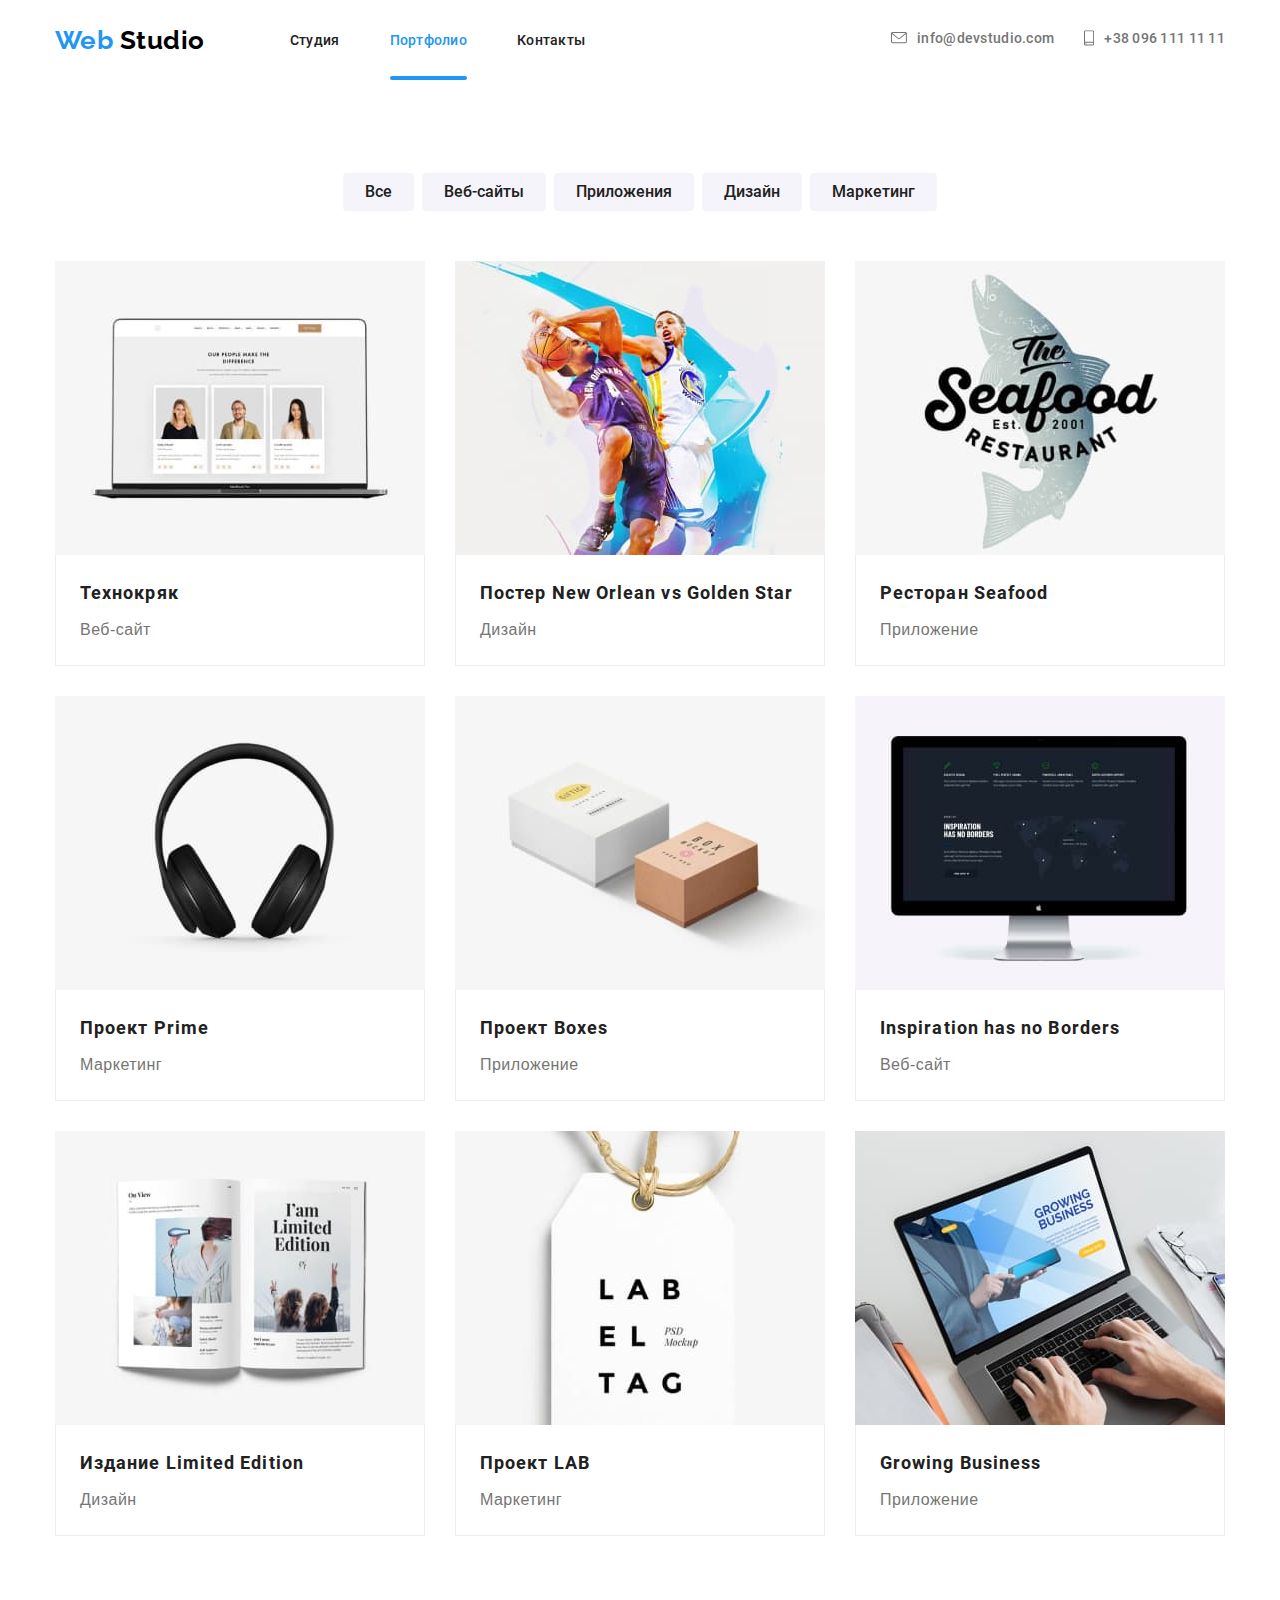
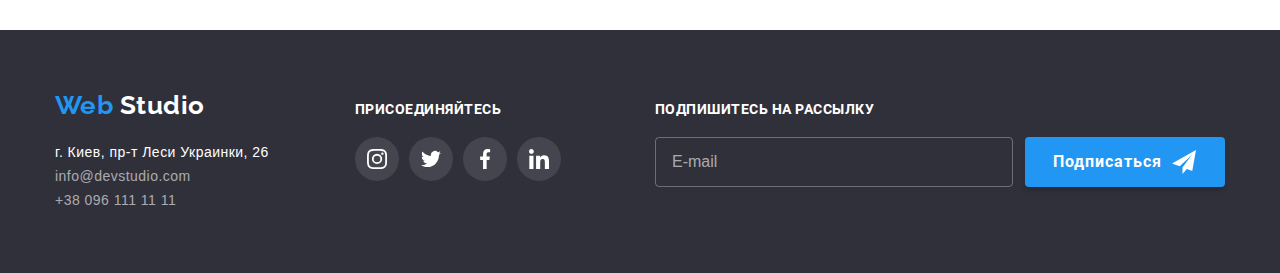
==== portfolio.html @ 1fcf9d7f "добавляет файлы" ====
<!DOCTYPE html>
<html lang="ru">
  <head>
    <meta charset="UTF-8" />
    <meta name="viewport" content="width=device-width, initial-scale=1.0" />
    <title>Portfolio</title>

    <link rel="stylesheet" href="./css/portfolio.min.css" />
  </head>
  <body>
    <!--Шапка сайта-->

    <header>
      <div class="conteiner main-nav">
        <nav class="navigate">
          <a href="./index.html" class="logo link">
            Web <span class="logo-black">Studio</span>
          </a>

          <ul class="site-nav list">
            <li class="item"><a href="./index.html" class="link">Студия</a></li>
            <li class="item">
              <a href="./portfolio.html" class="link current">Портфолио</a>
            </li>
            <li class="item"><a href="" class="link">Контакты</a></li>
          </ul>
        </nav>

        <ul class="contacts list">
          <li class="item mail">
            <a href="mailto:info@devstudio.com" class="link">
              <svg class="icon-mail">
                <use href="./images/icons/sprite.svg#icon-mail"></use>
              </svg>
              info@devstudio.com
            </a>
          </li>
          <li class="item pfone">
            <a href="tel:+380961111111" class="link">
              <svg class="icon-phone">
                <use href="./images/icons/sprite.svg#icon-smartphone"></use>
              </svg>
              +38 096 111 11 11
            </a>
          </li>
        </ul>
      </div>
    </header>

    <main>
      <!-- Порфолио -->
      <section class="portfolio">
        <div class="conteiner">
          <h1 class="section-title visually-hidden">Портфолио</h1>

          <!-- фильтр -->

          <ul class="filter-list list">
            <li class="btn"><button class="btn-portfolio">Все</button></li>
            <li class="btn">
              <button class="btn-portfolio">Веб-сайты</button>
            </li>
            <li class="btn">
              <button class="btn-portfolio">Приложения</button>
            </li>
            <li class="btn"><button class="btn-portfolio">Дизайн</button></li>
            <li class="btn">
              <button class="btn-portfolio">Маркетинг</button>
            </li>
          </ul>

          <!-- Корточки портфолио -->
          <ul class="portfolio-items list">
            <li class="portfolio-card">
              <a href="" class="portfolio-link link">
                <div class="portfolio-img">
                  <img src="./images/portfolio/img.jpg" alt="" class="img" />
                  <div class="portfolio-animation">
                    <p class="portfolio-hov">
                      Технокряк это современная площадка распространения
                      коронавируса. Компании используют эту платформу для
                      цифрового шпионажа и атак на защищённые сервера
                      конкурентовы.
                    </p>
                  </div>
                </div>
                <div class="portfolio-desc">
                  <h2 class="portfolio-title">Технокряк</h2>
                  <p class="portfolio-text">Веб-сайт</p>
                </div>
              </a>
            </li>
            <li class="portfolio-card">
              <a href="" class="portfolio-link link">
                <div class="portfolio-img">
                  <img
                    src="./images/portfolio/goldenstar.jpg"
                    alt=""
                    class="img"
                  />
                  <div class="portfolio-animation">
                    <p class="portfolio-hov">
                      Технокряк это современная площадка распространения
                      коронавируса. Компании используют эту платформу для
                      цифрового шпионажа и атак на защищённые сервера
                      конкурентовы.
                    </p>
                  </div>
                </div>
                <div class="portfolio-desc">
                  <h2 class="portfolio-title">
                    Постер New Orlean vs Golden Star
                  </h2>
                  <p class="portfolio-text">Дизайн</p>
                </div></a
              >
            </li>

            <li class="portfolio-card">
              <a href="" class="portfolio-link link">
                <div class="portfolio-img">
                  <img
                    src="./images/portfolio/seafood.jpg"
                    alt=""
                    class="img"
                  />
                  <div class="portfolio-animation">
                    <p class="portfolio-hov">
                      Технокряк это современная площадка распространения
                      коронавируса. Компании используют эту платформу для
                      цифрового шпионажа и атак на защищённые сервера
                      конкурентовы.
                    </p>
                  </div>
                </div>
                <div class="portfolio-desc">
                  <h2 class="portfolio-title">Ресторан Seafood</h2>
                  <p class="portfolio-text">Приложение</p>
                </div></a
              >
            </li>
            <li class="portfolio-card">
              <a href="" class="portfolio-link link">
                <div class="portfolio-img">
                  <img src="./images/portfolio/prime.jpg" alt="" class="img" />
                  <div class="portfolio-animation">
                    <p class="portfolio-hov">
                      Технокряк это современная площадка распространения
                      коронавируса. Компании используют эту платформу для
                      цифрового шпионажа и атак на защищённые сервера
                      конкурентовы.
                    </p>
                  </div>
                </div>
                <div class="portfolio-desc">
                  <h2 class="portfolio-title">Проект Prime</h2>
                  <p class="portfolio-text">Маркетинг</p>
                </div>
              </a>
            </li>
            <li class="portfolio-card">
              <a href="" class="portfolio-link link">
                <div class="portfolio-img">
                  <img src="./images/portfolio/boxes.jpg" alt="" class="img" />
                  <div class="portfolio-animation">
                    <p class="portfolio-hov">
                      Технокряк это современная площадка распространения
                      коронавируса. Компании используют эту платформу для
                      цифрового шпионажа и атак на защищённые сервера
                      конкурентовы.
                    </p>
                  </div>
                </div>
                <div class="portfolio-desc">
                  <h2 class="portfolio-title">Проект Boxes</h2>
                  <p class="portfolio-text">Приложение</p>
                </div></a
              >
            </li>

            <li class="portfolio-card">
              <a href="" class="portfolio-link link">
                <div class="portfolio-img">
                  <img
                    src="./images/portfolio/insriration.jpg"
                    alt=""
                    class="img"
                  />
                  <div class="portfolio-animation">
                    <p class="portfolio-hov">
                      Технокряк это современная площадка распространения
                      коронавируса. Компании используют эту платформу для
                      цифрового шпионажа и атак на защищённые сервера
                      конкурентовы.
                    </p>
                  </div>
                </div>
                <div class="portfolio-desc">
                  <h2 class="portfolio-title">Inspiration has no Borders</h2>
                  <p class="portfolio-text">Веб-сайт</p>
                </div></a
              >
            </li>
            <li class="portfolio-card">
              <a href="" class="portfolio-link link">
                <div class="portfolio-img">
                  <img
                    src="./images/portfolio/limitededition.jpg"
                    alt=""
                    class="img"
                  />
                  <div class="portfolio-animation">
                    <p class="portfolio-hov">
                      Технокряк это современная площадка распространения
                      коронавируса. Компании используют эту платформу для
                      цифрового шпионажа и атак на защищённые сервера
                      конкурентовы.
                    </p>
                  </div>
                </div>
                <div class="portfolio-desc">
                  <h2 class="portfolio-title">Издание Limited Edition</h2>
                  <p class="portfolio-text">Дизайн</p>
                </div></a
              >
            </li>
            <li class="portfolio-card">
              <a href="" class="portfolio-link link">
                <div class="portfolio-img">
                  <img src="./images/portfolio/lab.jpg" alt="" class="img" />
                  <div class="portfolio-animation">
                    <p class="portfolio-hov">
                      Технокряк это современная площадка распространения
                      коронавируса. Компании используют эту платформу для
                      цифрового шпионажа и атак на защищённые сервера
                      конкурентовы.
                    </p>
                  </div>
                </div>
                <div class="portfolio-desc">
                  <h2 class="portfolio-title">Проект LAB</h2>
                  <p class="portfolio-text">Маркетинг</p>
                </div></a
              >
            </li>
            <li class="portfolio-card">
              <a href="" class="portfolio-link link">
                <div class="portfolio-img">
                  <img
                    src="./images/portfolio/growingbusiness.jpg"
                    alt=""
                    class="img"
                  />
                  <div class="portfolio-animation">
                    <p class="portfolio-hov">
                      Технокряк это современная площадка распространения
                      коронавируса. Компании используют эту платформу для
                      цифрового шпионажа и атак на защищённые сервера
                      конкурентовы.
                    </p>
                  </div>
                </div>
                <div class="portfolio-desc">
                  <h2 class="portfolio-title">Growing Business</h2>
                  <p class="portfolio-text">Приложение</p>
                </div></a
              >
            </li>
          </ul>
        </div>
      </section>
    </main>

    <!-- Футер -->
    <footer class="footer">
      <div class="conteiner footer-content">
        <div class="footer-box">
          <a href="./index.html" class="logo link logo-footer">
            Web <span class="logo-white">Studio</span>
          </a>

          <!-- Адрес -->
          <address class="address">
            г. Киев, пр-т Леси Украинки, 26
            <ul class="list">
              <li>
                <a href="mailto:info@devstudio.com" class="link">
                  info@devstudio.com
                </a>
              </li>
              <li>
                <a href="tel:+380961111111" class="link"> +38 096 111 11 11 </a>
              </li>
            </ul>
          </address>
        </div>

        <!-- Соц сети -->

        <div class="footer-box">
          <h3 class="join">Присоединяйтесь</h3>
          <ul class="list link join-list">
            <li class="join-item">
              <a
                href="https://www.instagram.com"
                target="blank"
                rel="noopener"
                aria-label="Ссылка на Instagram"
                class="link social-links join-link"
              >
                <svg class="icon icon-instagram" width="20" height="20">
                  <use href="./images/icons/sprite.svg#icon-instagram"></use>
                </svg>
              </a>
            </li>
            <li class="join-item">
              <a
                href="https://twitter.com/explore"
                target="blank"
                rel="noopener"
                aria-label="Ссылка на Twitter"
                class="link social-links join-link"
              >
                <svg class="icon icon-twiter" width="20" height="20">
                  <use href="./images/icons/sprite.svg#icon-twitter"></use>
                </svg>
              </a>
            </li>
            <li class="join-item">
              <a
                href="https://www.facebook.com/"
                target="blank"
                rel="noopener"
                aria-label="Ссылка на Facebook"
                class="link social-links join-link"
              >
                <svg class="icon icon-facebook" width="20" height="20">
                  <use href="./images/icons/sprite.svg#icon-facebook"></use>
                </svg>
              </a>
            </li>
            <li class="join-item">
              <a
                href="https://linkedin.com/"
                target="blank"
                rel="noopener"
                aria-label="Ссылка на LinkedIn"
                class="link social-links join-link"
              >
                <svg class="icon icon-linkedin" width="20" height="20">
                  <use href="./images/icons/sprite.svg#icon-linkedin"></use>
                </svg>
              </a>
            </li>
          </ul>
        </div>

        <!-- Форма рассылки -->

        <div class="sign-up">
          <form action="" class="footer-form">
            <h3 class="join">Подпишитесь на рассылку</h3>
            <div class="form">
              <div class="email-input">
                <input
                  type="email"
                  name="mail"
                  placeholder="E-mail"
                  class="form-field"
                />
              </div>
              <button class="button button-footer">
                <span class="button-name"> Подписаться</span>
                <svg width="24" height="24" class="send-icon">
                  <use href="./images/icons/sprite.svg#icon-icon-send"></use>
                </svg>
              </button>
            </div>
          </form>
        </div>
      </div>
    </footer>
  </body>
</html>
---- css/portfolio.min.css ----
@font-face{font-family:"raleway";font-style:normal;font-weight:700;src:local(" "),url("../fonts/raleway/raleway-v17-latin_cyrillic-700.woff2") format("woff2"),url("../fonts/raleway/raleway-v17-latin_cyrillic-700.woff") format("woff")}@font-face{font-family:"roboto";font-style:normal;font-weight:400;src:local("Roboto"),local("Roboto-Regular"),url("../fonts/roboto-v20-latin_cyrillic-regular.woff2") format("woff2"),url("../fonts/roboto-v20-latin_cyrillic-regular.woff") format("woff")}@font-face{font-family:"roboto";font-style:normal;font-weight:500;src:local("Roboto Medium"),local("Roboto-Medium"),url("../fonts/roboto/roboto-v20-latin_cyrillic-500.woff2") format("woff2"),url("../fonts/roboto/roboto-v20-latin_cyrillic-500.woff") format("woff")}@font-face{font-family:"roboto";font-style:normal;font-weight:700;src:local("Roboto Bold"),local("Roboto-Bold"),url("../fonts/roboto/roboto-v20-latin_cyrillic-700.woff2") format("woff2"),url("../fonts/roboto/roboto-v20-latin_cyrillic-700.woff") format("woff")}@font-face{font-family:"roboto";font-style:normal;font-weight:900;src:local("Roboto Black"),local("Roboto-Black"),url("../fonts/roboto/roboto-v20-latin_cyrillic-900.woff2") format("woff2"),url("../fonts/roboto/roboto-v20-latin_cyrillic-900.woff") format("woff")}.visually-hidden{position:absolute;width:1px;height:1px;margin:-1px;padding:0;overflow:hidden;border:0;clip:rect(0 0 0 0)}/*! normalize.css v8.0.1 | MIT License | github.com/necolas/normalize.css */html{line-height:1.15;-webkit-text-size-adjust:100%}body{margin:0}main{display:block}h1{font-size:2em;margin:0.67em 0}hr{-webkit-box-sizing:content-box;box-sizing:content-box;height:0;overflow:visible}pre{font-family:monospace, monospace;font-size:1em}a{background-color:transparent}abbr[title]{border-bottom:none;text-decoration:underline;-webkit-text-decoration:underline dotted;text-decoration:underline dotted}b,strong{font-weight:bolder}code,kbd,samp{font-family:monospace, monospace;font-size:1em}small{font-size:80%}sub,sup{font-size:75%;line-height:0;position:relative;vertical-align:baseline}sub{bottom:-0.25em}sup{top:-0.5em}img{border-style:none}button,input,optgroup,select,textarea{font-family:inherit;font-size:100%;line-height:1.15;margin:0}button,input{overflow:visible}button,select{text-transform:none}button,[type="button"],[type="reset"],[type="submit"]{-webkit-appearance:button}button::-moz-focus-inner,[type="button"]::-moz-focus-inner,[type="reset"]::-moz-focus-inner,[type="submit"]::-moz-focus-inner{border-style:none;padding:0}button:-moz-focusring,[type="button"]:-moz-focusring,[type="reset"]:-moz-focusring,[type="submit"]:-moz-focusring{outline:1px dotted ButtonText}fieldset{padding:0.35em 0.75em 0.625em}legend{-webkit-box-sizing:border-box;box-sizing:border-box;color:inherit;display:table;max-width:100%;padding:0;white-space:normal}progress{vertical-align:baseline}textarea{overflow:auto}[type="checkbox"],[type="radio"]{-webkit-box-sizing:border-box;box-sizing:border-box;padding:0}[type="number"]::-webkit-inner-spin-button,[type="number"]::-webkit-outer-spin-button{height:auto}[type="search"]{-webkit-appearance:textfield;outline-offset:-2px}[type="search"]::-webkit-search-decoration{-webkit-appearance:none}::-webkit-file-upload-button{-webkit-appearance:button;font:inherit}details{display:block}summary{display:list-item}template{display:none}[hidden]{display:none}html{-webkit-box-sizing:border-box;box-sizing:border-box}*,*::before,*::after{-webkit-box-sizing:inherit;box-sizing:inherit}body{font-family:"roboto",sans-serif;letter-spacing:0.03em;color:#212121;background-color:#fff}.list{list-style:none;margin:0;padding:0}.link{text-decoration:none;-webkit-transition:color 250ms cubic-bezier(0.4, 0, 0.2, 1),background-color 250ms cubic-bezier(0.4, 0, 0.2, 1);transition:color 250ms cubic-bezier(0.4, 0, 0.2, 1),background-color 250ms cubic-bezier(0.4, 0, 0.2, 1)}.section{padding-top:94px;padding-bottom:94px}.section-title{margin-top:0;margin-bottom:50px;font-weight:700;font-size:36px;line-height:1.167;text-align:center;color:#212121}.img{display:block}.conteiner{width:1200px;padding-left:15px;padding-right:15px;margin:0 auto}.logo{font-family:raleway,sans-serif;font-weight:700;font-size:26px;line-height:1.192;color:#2196f3}.logo-black{color:#000000}.logo-white{color:#fff}.site-nav{display:-webkit-box;display:-ms-flexbox;display:flex;margin-left:85px;color:inherit}.site-nav .item:not(:last-child){margin-right:50px}.site-nav .link{display:block;padding-top:32px;padding-bottom:32px;font-weight:500;font-size:14px;line-height:1.142;letter-spacing:0.02em;color:#212121}.site-nav .link:hover,.site-nav .link:focus{color:#2196f3}.site-nav .link.current{position:relative;color:#2196f3}.site-nav .link.current::after{position:absolute;left:0;bottom:0;content:"";width:100%;height:4px;border-radius:2px;background-color:#2196f3}.contacts{display:-webkit-box;display:-ms-flexbox;display:flex;margin-left:auto}.contacts .item:not(:last-child){margin-right:30px}.contacts .link{display:-webkit-inline-box;display:-ms-inline-flexbox;display:inline-flex;-webkit-box-align:center;-ms-flex-align:center;align-items:center;font-weight:500;font-size:14px;line-height:1.142;letter-spacing:0.02em;color:#757575}.contacts .link:hover,.contacts .link:focus{color:#2196f3}.icon-mail{width:16px;height:12px;margin-right:10px;-webkit-box-align:baseline;-ms-flex-align:baseline;align-items:baseline;fill:currentColor}.icon-mail:hover,.icon-mail:focus{fill:currentColor}.icon-phone{width:10px;height:16px;margin-right:10px;-webkit-box-align:baseline;-ms-flex-align:baseline;align-items:baseline;fill:currentColor}.icon-phone:hover,.icon-phone:focus{fill:currentColor}.social-list{display:-webkit-inline-box;display:-ms-inline-flexbox;display:inline-flex;margin-right:32px;margin-left:32px}.social-item:not(:last-child){margin-right:10px}.social-links{display:-webkit-box;display:-ms-flexbox;display:flex;-webkit-box-pack:center;-ms-flex-pack:center;justify-content:center;-webkit-box-align:center;-ms-flex-align:center;align-items:center;width:44px;height:44px;border-radius:50%}.social-links:hover,.social-links:focus{background-color:#2196f3;border-radius:50%}.button{display:inline-block;min-width:200px;border-radius:4px;border:transparent;padding:10px 32px;margin:0;color:#fff;font-weight:700;font-size:16px;line-height:1.875;text-align:center;letter-spacing:0.06em;background-color:#2196f3;-webkit-box-shadow:0px 4px 4px rgba(0,0,0,0.15);box-shadow:0px 4px 4px rgba(0,0,0,0.15);-webkit-transition:background-color 250ms cubic-bezier(0.4, 0, 0.2, 1);transition:background-color 250ms cubic-bezier(0.4, 0, 0.2, 1)}.button:hover{background-color:#757575}.navigate{display:-webkit-box;display:-ms-flexbox;display:flex;-webkit-box-align:center;-ms-flex-align:center;align-items:center}.main-nav{display:-webkit-box;display:-ms-flexbox;display:flex;-webkit-box-align:center;-ms-flex-align:center;align-items:center}.portfolio{padding-top:93px;padding-bottom:94px}.filter-list{display:-webkit-box;display:-ms-flexbox;display:flex;-webkit-box-pack:center;-ms-flex-pack:center;justify-content:center;margin-bottom:50px}.btn:not(:last-child){margin-right:8px}.btn-portfolio{padding-top:6px;padding-bottom:6px;padding-left:22px;padding-right:22px;border-radius:4px;border:transparent;font-weight:500;font-size:16px;line-height:1.625;text-align:center;color:#212121;background:#f5f4fa;-webkit-transition:color 250ms cubic-bezier(0.4, 0, 0.2, 1),background-color 250ms cubic-bezier(0.4, 0, 0.2, 1);transition:color 250ms cubic-bezier(0.4, 0, 0.2, 1),background-color 250ms cubic-bezier(0.4, 0, 0.2, 1)}.btn-portfolio:hover,.btn-portfolio:focus{color:#fff;background-color:#2196f3}.portfolio-items{display:-webkit-box;display:-ms-flexbox;display:flex;-ms-flex-wrap:wrap;flex-wrap:wrap}.portfolio-card{width:calc((100% - 60px) / 3);margin-right:30px;margin-bottom:30px;-webkit-transition:-webkit-box-shadow 250ms cubic-bezier(0.4, 0, 0.2, 1);transition:-webkit-box-shadow 250ms cubic-bezier(0.4, 0, 0.2, 1);transition:box-shadow 250ms cubic-bezier(0.4, 0, 0.2, 1);transition:box-shadow 250ms cubic-bezier(0.4, 0, 0.2, 1), -webkit-box-shadow 250ms cubic-bezier(0.4, 0, 0.2, 1)}.portfolio-card:nth-child(3n){margin-right:0}.portfolio-card:nth-last-child(-n+3){margin-bottom:0}.portfolio-card:hover,.portfolio-card:focus{-webkit-box-shadow:0px 1px 1px rgba(0,0,0,0.12),0px 4px 4px rgba(0,0,0,0.06),1px 4px 6px rgba(0,0,0,0.16);box-shadow:0px 1px 1px rgba(0,0,0,0.12),0px 4px 4px rgba(0,0,0,0.06),1px 4px 6px rgba(0,0,0,0.16)}.portfolio-img{position:relative;overflow:hidden}.portfolio-img>.img{display:block;max-width:100%;height:auto;-o-object-fit:fill;object-fit:fill;-o-object-position:left top;object-position:left top}.portfolio-desc{padding-top:20px;padding-bottom:20px;padding-left:24px;padding-right:24px;border:1px solid #eeeeee;border-top:transparent}.portfolio-title{margin-top:0;margin-bottom:4px;font-weight:700;font-size:18px;line-height:2;letter-spacing:0.06em;color:#212121}.portfolio-text{margin:0;font-size:16px;line-height:1.875;color:#757575}.portfolio-animation{position:absolute;top:0;left:0;-webkit-transform:translateY(101%);transform:translateY(101%);width:100%;height:100%;padding:63px 24px;background-color:#2196f3;-webkit-transition:-webkit-transform 250ms cubic-bezier(0.4, 0, 0.2, 1);transition:-webkit-transform 250ms cubic-bezier(0.4, 0, 0.2, 1);transition:transform 250ms cubic-bezier(0.4, 0, 0.2, 1);transition:transform 250ms cubic-bezier(0.4, 0, 0.2, 1), -webkit-transform 250ms cubic-bezier(0.4, 0, 0.2, 1)}.portfolio-hov{margin:0;font-size:18px;line-height:1.556;color:#fff}.portfolio-link{-webkit-transition:-webkit-box-shadow 250ms cubic-bezier(0.4, 0, 0.2, 1);transition:-webkit-box-shadow 250ms cubic-bezier(0.4, 0, 0.2, 1);transition:box-shadow 250ms cubic-bezier(0.4, 0, 0.2, 1);transition:box-shadow 250ms cubic-bezier(0.4, 0, 0.2, 1), -webkit-box-shadow 250ms cubic-bezier(0.4, 0, 0.2, 1)}.portfolio-link:hover .portfolio-animation,.portfolio-link:focus .portfolio-animation{-webkit-transform:translateY(0);transform:translateY(0)}.footer{background-color:#2f303a;padding-top:60px;padding-bottom:60px}.footer-content{display:-webkit-box;display:-ms-flexbox;display:flex;-webkit-box-align:baseline;-ms-flex-align:baseline;align-items:baseline}.logo-footer{display:inline-block;margin-bottom:20px}.footer-box{width:270px}.footer-box:not(:last-child){margin-right:30px}.address{font-size:14px;font-style:normal;line-height:1.714;color:#fff}.address a{color:rgba(255,255,255,0.6)}.join{margin-top:0;margin-bottom:20px;font-weight:700;font-size:14px;line-height:1.143;text-transform:uppercase;color:#fff}.join-list{display:-webkit-box;display:-ms-flexbox;display:flex}.join-item:not(:last-child){margin-right:10px}.join-link{background-color:rgba(255,255,255,0.1);border-radius:50%}.join-link .icon{fill:#fff}.sign-up{width:570px}.form{display:-webkit-box;display:-ms-flexbox;display:flex}.email-input{display:block}.form-field{padding-top:15px;padding-bottom:15px;padding-left:16px;margin:0;margin-right:12px;width:358px;border:1px solid rgba(255,255,255,0.3);border-radius:4px;-webkit-box-sizing:border-box;box-sizing:border-box;background-color:transparent;color:#fff}.form-field::-webkit-input-placeholder{font-weight:400;font-size:16px;line-height:1.25;color:rgba(255,255,255,0.6)}.form-field:-ms-input-placeholder{font-weight:400;font-size:16px;line-height:1.25;color:rgba(255,255,255,0.6)}.form-field::-ms-input-placeholder{font-weight:400;font-size:16px;line-height:1.25;color:rgba(255,255,255,0.6)}.form-field::placeholder{font-weight:400;font-size:16px;line-height:1.25;color:rgba(255,255,255,0.6)}.button-footer{display:-webkit-box;display:-ms-flexbox;display:flex;-webkit-box-align:center;-ms-flex-align:center;align-items:center;margin-right:0;padding-left:28px;padding-right:28px}.button-name{display:block;margin-right:10px}.send-icon{display:inline-block}
/*# sourceMappingURL=portfolio.min.css.map */
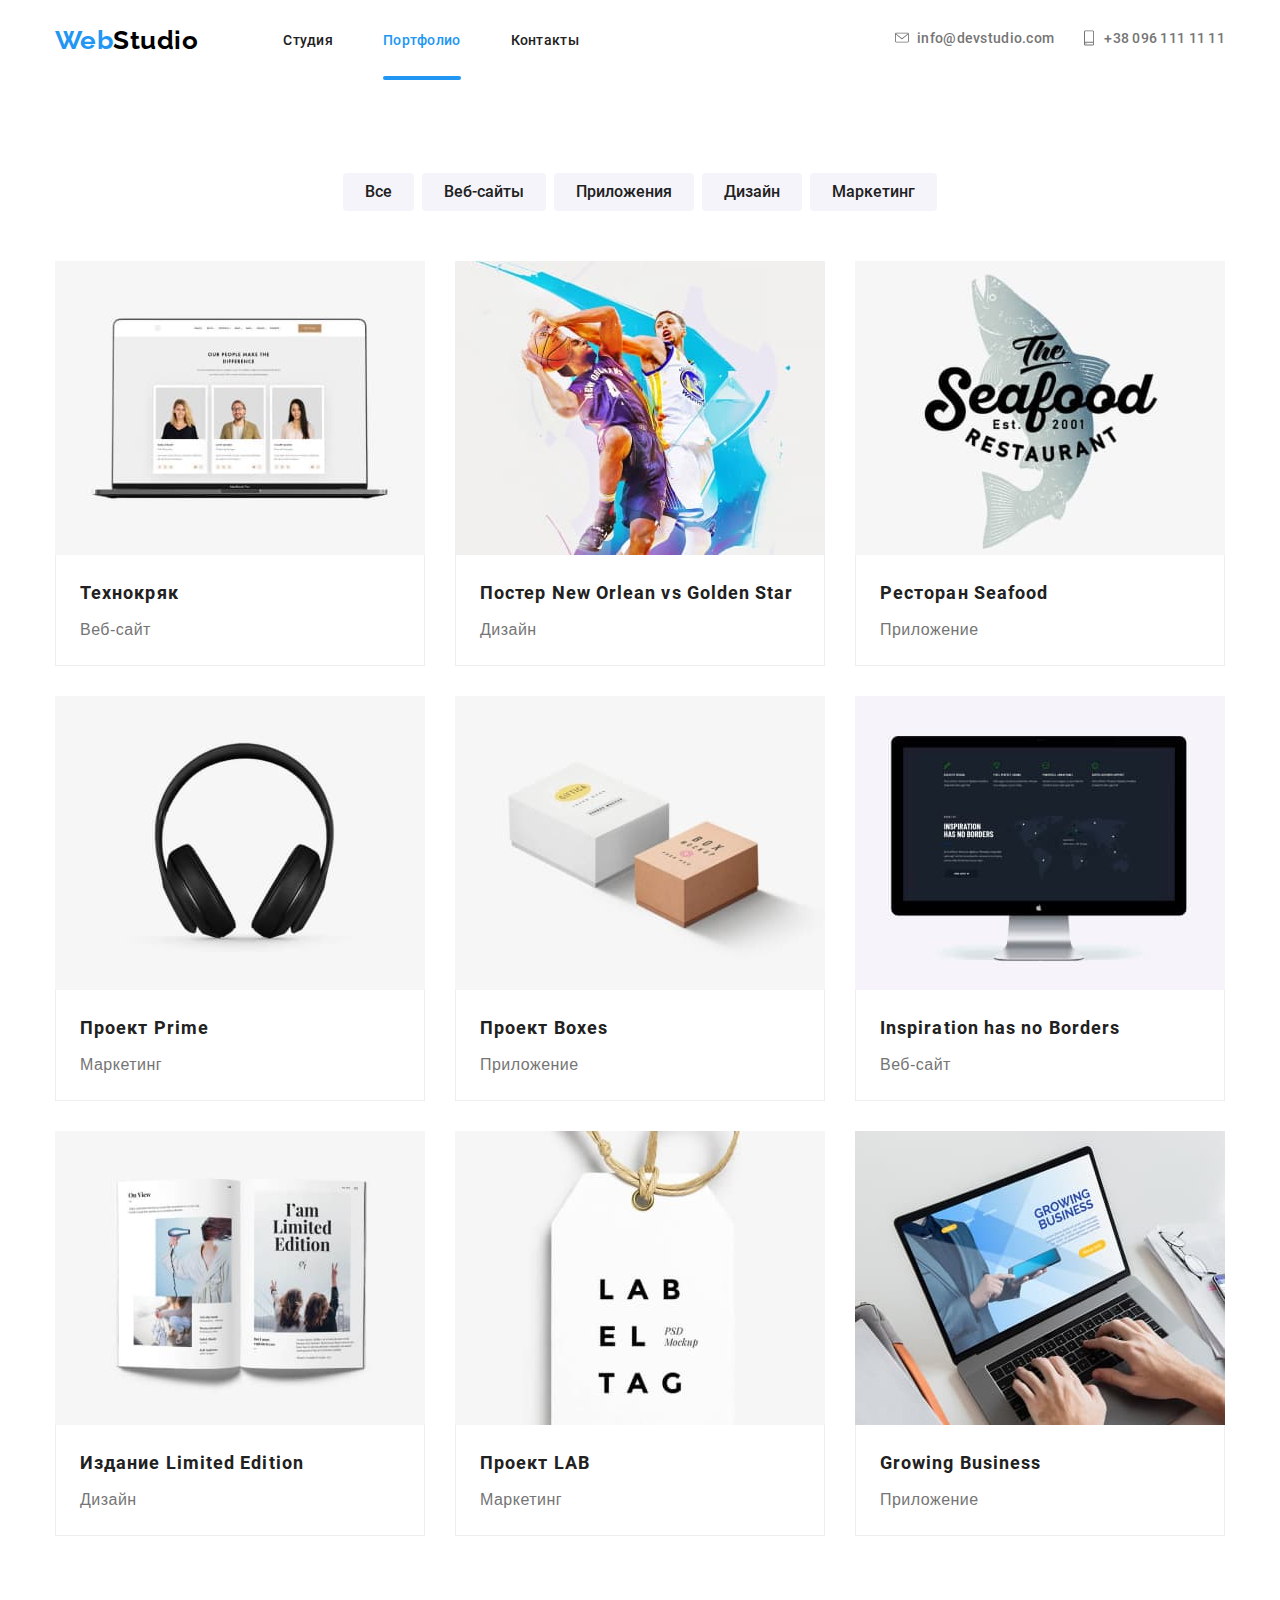
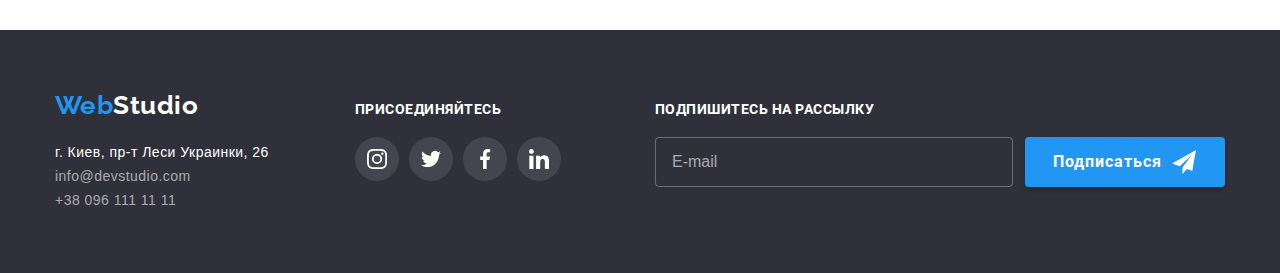
==== commit 5d7a2b61: "дз8" ====
--- a/portfolio.html
+++ b/portfolio.html
@@ -10,15 +10,38 @@
   <body>
     <!--Шапка сайта-->
 
-    <header>
-      <div class="conteiner main-nav">
-        <nav class="navigate">
+    <header class="header">
+      <div class="conteiner navigate">
+        <nav class="main-nav">
           <a href="./index.html" class="logo link">
-            Web <span class="logo-black">Studio</span>
+            Web<span class="logo-black">Studio</span>
           </a>
 
+          <button
+            type="button"
+            class="menu-button"
+            area-label="переключатель мобильного меню"
+            aria-expanded="false"
+            area-controls="menu-container"
+            data-menu-button
+          >
+            <svg width="24" height="16">
+              <use
+                class="icon-menu"
+                href="./images/icons/sprite.svg#icon-menu"
+              ></use>
+              <use
+                class="icon-cross"
+                href="./images/icons/sprite.svg#icon-cross"
+              ></use>
+            </svg>
+          </button>
+
+          <!-- Навигация -->
           <ul class="site-nav list">
-            <li class="item"><a href="./index.html" class="link">Студия</a></li>
+            <li class="item">
+              <a href="./index.html" class="link">Студия</a>
+            </li>
             <li class="item">
               <a href="./portfolio.html" class="link current">Портфолио</a>
             </li>
@@ -26,6 +49,7 @@
           </ul>
         </nav>
 
+        <!-- контакты -->
         <ul class="contacts list">
           <li class="item mail">
             <a href="mailto:info@devstudio.com" class="link">
@@ -44,9 +68,40 @@
             </a>
           </li>
         </ul>
+
+        <!-- Мобильное меню -->
+        <div class="mobile" data-menu>
+          <ul class="mobile-nav list">
+            <li class="item">
+              <a href=" ./index.html" class="link">Студия</a>
+            </li>
+            <li class="item">
+              <a href="./portfolio.html" class="link current">Портфолио</a>
+            </li>
+            <li class="item"><a href="" class="link">Контакты</a></li>
+          </ul>
+
+          <ul class="mobile-contacts list">
+            <li class="item mail">
+              <a href="mailto:info@devstudio.com" class="link">
+                <svg class="icon-mail">
+                  <use href="./images/icons/sprite.svg#icon-mail"></use>
+                </svg>
+                info@devstudio.com
+              </a>
+            </li>
+            <li class="item pfone">
+              <a href="tel:+380961111111" class="link">
+                <svg class="icon-phone">
+                  <use href="./images/icons/sprite.svg#icon-smartphone"></use>
+                </svg>
+                +38 096 111 11 11
+              </a>
+            </li>
+          </ul>
+        </div>
       </div>
     </header>
-
     <main>
       <!-- Порфолио -->
       <section class="portfolio">
@@ -74,7 +129,31 @@
             <li class="portfolio-card">
               <a href="" class="portfolio-link link">
                 <div class="portfolio-img">
-                  <img src="./images/portfolio/img.jpg" alt="" class="img" />
+                  <picture>
+                    <source
+                      srcset="
+                        ./images/portfolio/desktop/img.jpg  1x,
+                        ./images/portfolio/desktop/1@2x.jpg 2x
+                      "
+                      media="(min-width: 1200px)"
+                    />
+                    <source
+                      srcset="
+                        ./images/portfolio/tablet/1.jpg    1x,
+                        ./images/portfolio/tablet/1@2x.jpg 2x
+                      "
+                      media="(min-width: 768px)"
+                    />
+                    <source
+                      srcset="
+                        ./images/portfolio/mobile/1.jpg    1x,
+                        ./images/portfolio/mobile/1@2x.jpg 2x
+                      "
+                      media="(max-width: 767px)"
+                    />
+                    <img src="./images/portfolio/img.jpg" alt="" class="img" />
+                  </picture>
+
                   <div class="portfolio-animation">
                     <p class="portfolio-hov">
                       Технокряк это современная площадка распространения
@@ -93,11 +172,35 @@
             <li class="portfolio-card">
               <a href="" class="portfolio-link link">
                 <div class="portfolio-img">
-                  <img
-                    src="./images/portfolio/goldenstar.jpg"
-                    alt=""
-                    class="img"
-                  />
+                  <picture>
+                    <source
+                      srcset="
+                        ./images/portfolio/desktop/goldenstar.jpg 1x,
+                        ./images/portfolio/desktop/2@2x.jpg       2x
+                      "
+                      media="(min-width: 1200px)"
+                    />
+                    <source
+                      srcset="
+                        ./images/portfolio/tablet/2.jpg    1x,
+                        ./images/portfolio/tablet/2@2x.jpg 2x
+                      "
+                      media="(min-width: 768px)"
+                    />
+                    <source
+                      srcset="
+                        ./images/portfolio/mobile/2.jpg    1x,
+                        ./images/portfolio/mobile/2@2x.jpg 2x
+                      "
+                      media="(max-width: 767px)"
+                    />
+                    <img
+                      src="./images/portfolio/goldenstar.jpg"
+                      alt=""
+                      class="img"
+                    />
+                  </picture>
+
                   <div class="portfolio-animation">
                     <p class="portfolio-hov">
                       Технокряк это современная площадка распространения
@@ -119,11 +222,35 @@
             <li class="portfolio-card">
               <a href="" class="portfolio-link link">
                 <div class="portfolio-img">
-                  <img
-                    src="./images/portfolio/seafood.jpg"
-                    alt=""
-                    class="img"
-                  />
+                  <picture>
+                    <source
+                      srcset="
+                        ./images/portfolio/desktop/seafood.jpg 1x,
+                        ./images/portfolio/desktop/3@2x.jpg    2x
+                      "
+                      media="(min-width: 1200px)"
+                    />
+                    <source
+                      srcset="
+                        ./images/portfolio/tablet/3.jpg    1x,
+                        ./images/portfolio/tablet/3@2x.jpg 2x
+                      "
+                      media="(min-width: 768px)"
+                    />
+                    <source
+                      srcset="
+                        ./images/portfolio/mobile/3.jpg    1x,
+                        ./images/portfolio/mobile/3@2x.jpg 2x
+                      "
+                      media="(max-width: 767px)"
+                    />
+                    <img
+                      src="./images/portfolio/seafood.jpg"
+                      alt=""
+                      class="img"
+                    />
+                  </picture>
+
                   <div class="portfolio-animation">
                     <p class="portfolio-hov">
                       Технокряк это современная площадка распространения
@@ -142,7 +269,35 @@
             <li class="portfolio-card">
               <a href="" class="portfolio-link link">
                 <div class="portfolio-img">
-                  <img src="./images/portfolio/prime.jpg" alt="" class="img" />
+                  <picture>
+                    <source
+                      srcset="
+                        ./images/portfolio/desktop/prime.jpg 1x,
+                        ./images/portfolio/desktop/4@2x.jpg  2x
+                      "
+                      media="(min-width: 1200px)"
+                    />
+                    <source
+                      srcset="
+                        ./images/portfolio/tablet/4.jpg    1x,
+                        ./images/portfolio/tablet/4@2x.jpg 2x
+                      "
+                      media="(min-width: 768px)"
+                    />
+                    <source
+                      srcset="
+                        ./images/portfolio/mobile/4.jpg    1x,
+                        ./images/portfolio/mobile/4@2x.jpg 2x
+                      "
+                      media="(max-width: 767px)"
+                    />
+                    <img
+                      src="./images/portfolio/prime.jpg"
+                      alt=""
+                      class="img"
+                    />
+                  </picture>
+
                   <div class="portfolio-animation">
                     <p class="portfolio-hov">
                       Технокряк это современная площадка распространения
@@ -161,7 +316,35 @@
             <li class="portfolio-card">
               <a href="" class="portfolio-link link">
                 <div class="portfolio-img">
-                  <img src="./images/portfolio/boxes.jpg" alt="" class="img" />
+                  <picture>
+                    <source
+                      srcset="
+                        ./images/portfolio/desktop/boxes.jpg 1x,
+                        ./images/portfolio/desktop/5@2x.jpg  2x
+                      "
+                      media="(min-width: 1200px)"
+                    />
+                    <source
+                      srcset="
+                        ./images/portfolio/tablet/5.jpg    1x,
+                        ./images/portfolio/tablet/5@2x.jpg 2x
+                      "
+                      media="(min-width: 768px)"
+                    />
+                    <source
+                      srcset="
+                        ./images/portfolio/mobile/5.jpg    1x,
+                        ./images/portfolio/mobile/5@2x.jpg 2x
+                      "
+                      media="(max-width: 767px)"
+                    />
+                    <img
+                      src="./images/portfolio/boxes.jpg"
+                      alt=""
+                      class="img"
+                    />
+                  </picture>
+
                   <div class="portfolio-animation">
                     <p class="portfolio-hov">
                       Технокряк это современная площадка распространения
@@ -181,11 +364,35 @@
             <li class="portfolio-card">
               <a href="" class="portfolio-link link">
                 <div class="portfolio-img">
-                  <img
-                    src="./images/portfolio/insriration.jpg"
-                    alt=""
-                    class="img"
-                  />
+                  <picture>
+                    <source
+                      srcset="
+                        ./images/portfolio/desktop/insriration.jpg 1x,
+                        ./images/portfolio/desktop/6@2x.jpg        2x
+                      "
+                      media="(min-width: 1200px)"
+                    />
+                    <source
+                      srcset="
+                        ./images/portfolio/tablet/6.jpg    1x,
+                        ./images/portfolio/tablet/6@2x.jpg 2x
+                      "
+                      media="(min-width: 768px)"
+                    />
+                    <source
+                      srcset="
+                        ./images/portfolio/mobile/6.jpg    1x,
+                        ./images/portfolio/mobile/6@2x.jpg 2x
+                      "
+                      media="(max-width: 767px)"
+                    />
+                    <img
+                      src="./images/portfolio/insriration.jpg"
+                      alt=""
+                      class="img"
+                    />
+                  </picture>
+
                   <div class="portfolio-animation">
                     <p class="portfolio-hov">
                       Технокряк это современная площадка распространения
@@ -204,11 +411,35 @@
             <li class="portfolio-card">
               <a href="" class="portfolio-link link">
                 <div class="portfolio-img">
-                  <img
-                    src="./images/portfolio/limitededition.jpg"
-                    alt=""
-                    class="img"
-                  />
+                  <picture>
+                    <source
+                      srcset="
+                        ./images/portfolio/desktop/limitededition.jpg 1x,
+                        ./images/portfolio/desktop/7@2x.jpg           2x
+                      "
+                      media="(min-width: 1200px)"
+                    />
+                    <source
+                      srcset="
+                        ./images/portfolio/tablet/7.jpg    1x,
+                        ./images/portfolio/tablet/7@2x.jpg 2x
+                      "
+                      media="(min-width: 768px)"
+                    />
+                    <source
+                      srcset="
+                        ./images/portfolio/mobile/7.jpg    1x,
+                        ./images/portfolio/mobile/7@2x.jpg 2x
+                      "
+                      media="(max-width: 767px)"
+                    />
+                    <img
+                      src="./images/portfolio/limitededition.jpg"
+                      alt=""
+                      class="img"
+                    />
+                  </picture>
+
                   <div class="portfolio-animation">
                     <p class="portfolio-hov">
                       Технокряк это современная площадка распространения
@@ -227,7 +458,31 @@
             <li class="portfolio-card">
               <a href="" class="portfolio-link link">
                 <div class="portfolio-img">
-                  <img src="./images/portfolio/lab.jpg" alt="" class="img" />
+                  <picture>
+                    <source
+                      srcset="
+                        ./images/portfolio/desktop/lab.jpg  1x,
+                        ./images/portfolio/desktop/8@2x.jpg 2x
+                      "
+                      media="(min-width: 1200px)"
+                    />
+                    <source
+                      srcset="
+                        ./images/portfolio/tablet/8.jpg    1x,
+                        ./images/portfolio/tablet/8@2x.jpg 2x
+                      "
+                      media="(min-width: 768px)"
+                    />
+                    <source
+                      srcset="
+                        ./images/portfolio/mobile/8.jpg    1x,
+                        ./images/portfolio/mobile/8@2x.jpg 2x
+                      "
+                      media="(max-width: 767px)"
+                    />
+                    <img src="./images/portfolio/lab.jpg" alt="" class="img" />
+                  </picture>
+
                   <div class="portfolio-animation">
                     <p class="portfolio-hov">
                       Технокряк это современная площадка распространения
@@ -246,11 +501,35 @@
             <li class="portfolio-card">
               <a href="" class="portfolio-link link">
                 <div class="portfolio-img">
-                  <img
-                    src="./images/portfolio/growingbusiness.jpg"
-                    alt=""
-                    class="img"
-                  />
+                  <picture>
+                    <source
+                      srcset="
+                        ./images/portfolio/desktop/growingbusiness.jpg 1x,
+                        ./images/portfolio/desktop/9@2x.jpg            2x
+                      "
+                      media="(min-width: 1200px)"
+                    />
+                    <source
+                      srcset="
+                        ./images/portfolio/tablet/9.jpg    1x,
+                        ./images/portfolio/tablet/9@2x.jpg 2x
+                      "
+                      media="(min-width: 768px)"
+                    />
+                    <source
+                      srcset="
+                        ./images/portfolio/mobile/9.jpg    1x,
+                        ./images/portfolio/mobile/9@2x.jpg 2x
+                      "
+                      media="(max-width: 767px)"
+                    />
+                    <img
+                      src="./images/portfolio/growingbusiness.jpg"
+                      alt=""
+                      class="img"
+                    />
+                  </picture>
+
                   <div class="portfolio-animation">
                     <p class="portfolio-hov">
                       Технокряк это современная площадка распространения
@@ -274,89 +553,91 @@
     <!-- Футер -->
     <footer class="footer">
       <div class="conteiner footer-content">
-        <div class="footer-box">
-          <a href="./index.html" class="logo link logo-footer">
-            Web <span class="logo-white">Studio</span>
-          </a>
-
-          <!-- Адрес -->
-          <address class="address">
-            г. Киев, пр-т Леси Украинки, 26
-            <ul class="list">
-              <li>
-                <a href="mailto:info@devstudio.com" class="link">
-                  info@devstudio.com
+        <div class="footer-tablet">
+          <div class="footer-box">
+            <a href="./index.html" class="logo link logo-footer">
+              Web<span class="logo-white">Studio</span>
+            </a>
+
+            <!-- адрес -->
+            <address class="address">
+              г. Киев, пр-т Леси Украинки, 26
+              <ul class="list">
+                <li>
+                  <a href="mailto:info@devstudio.com" class="link">
+                    info@devstudio.com
+                  </a>
+                </li>
+                <li>
+                  <a href="tel:+380961111111" class="link">
+                    +38 096 111 11 11
+                  </a>
+                </li>
+              </ul>
+            </address>
+          </div>
+
+          <!-- Соц сети -->
+          <div class="footer-box">
+            <h3 class="join">Присоединяйтесь</h3>
+            <ul class="list link social-list join-list">
+              <li class="join-item">
+                <a
+                  href="https://www.instagram.com"
+                  target="blank"
+                  rel="noopener"
+                  aria-label="Ссылка на Instagram"
+                  class="link social-links join-link"
+                >
+                  <svg class="icon icon-instagram" width="20" height="20">
+                    <use href="./images/icons/sprite.svg#icon-instagram"></use>
+                  </svg>
                 </a>
               </li>
-              <li>
-                <a href="tel:+380961111111" class="link"> +38 096 111 11 11 </a>
+              <li class="join-item">
+                <a
+                  href="https://twitter.com/explore"
+                  target="blank"
+                  rel="noopener"
+                  aria-label="Ссылка на Twitter"
+                  class="link social-links join-link"
+                >
+                  <svg class="icon icon-twiter" width="20" height="20">
+                    <use href="./images/icons/sprite.svg#icon-twitter"></use>
+                  </svg>
+                </a>
+              </li>
+              <li class="join-item">
+                <a
+                  href="https://www.facebook.com/"
+                  target="blank"
+                  rel="noopener"
+                  aria-label="Ссылка на Facebook"
+                  class="link social-links join-link"
+                >
+                  <svg class="icon icon-facebook" width="20" height="20">
+                    <use href="./images/icons/sprite.svg#icon-facebook"></use>
+                  </svg>
+                </a>
+              </li>
+              <li class="join-item">
+                <a
+                  href="https://linkedin.com/"
+                  target="blank"
+                  rel="noopener"
+                  aria-label="Ссылка на LinkedIn"
+                  class="link social-links join-link"
+                >
+                  <svg class="icon icon-linkedin" width="20" height="20">
+                    <use href="./images/icons/sprite.svg#icon-linkedin"></use>
+                  </svg>
+                </a>
               </li>
             </ul>
-          </address>
+          </div>
         </div>
 
-        <!-- Соц сети -->
-
-        <div class="footer-box">
-          <h3 class="join">Присоединяйтесь</h3>
-          <ul class="list link join-list">
-            <li class="join-item">
-              <a
-                href="https://www.instagram.com"
-                target="blank"
-                rel="noopener"
-                aria-label="Ссылка на Instagram"
-                class="link social-links join-link"
-              >
-                <svg class="icon icon-instagram" width="20" height="20">
-                  <use href="./images/icons/sprite.svg#icon-instagram"></use>
-                </svg>
-              </a>
-            </li>
-            <li class="join-item">
-              <a
-                href="https://twitter.com/explore"
-                target="blank"
-                rel="noopener"
-                aria-label="Ссылка на Twitter"
-                class="link social-links join-link"
-              >
-                <svg class="icon icon-twiter" width="20" height="20">
-                  <use href="./images/icons/sprite.svg#icon-twitter"></use>
-                </svg>
-              </a>
-            </li>
-            <li class="join-item">
-              <a
-                href="https://www.facebook.com/"
-                target="blank"
-                rel="noopener"
-                aria-label="Ссылка на Facebook"
-                class="link social-links join-link"
-              >
-                <svg class="icon icon-facebook" width="20" height="20">
-                  <use href="./images/icons/sprite.svg#icon-facebook"></use>
-                </svg>
-              </a>
-            </li>
-            <li class="join-item">
-              <a
-                href="https://linkedin.com/"
-                target="blank"
-                rel="noopener"
-                aria-label="Ссылка на LinkedIn"
-                class="link social-links join-link"
-              >
-                <svg class="icon icon-linkedin" width="20" height="20">
-                  <use href="./images/icons/sprite.svg#icon-linkedin"></use>
-                </svg>
-              </a>
-            </li>
-          </ul>
-        </div>
-
         <!-- Форма рассылки -->
-
         <div class="sign-up">
           <form action="" class="footer-form">
             <h3 class="join">Подпишитесь на рассылку</h3>
@@ -380,5 +661,6 @@
         </div>
       </div>
     </footer>
+    <script src="./js/menu.js"></script>
   </body>
 </html>
--- a/css/portfolio.min.css
+++ b/css/portfolio.min.css
@@ -1,2 +1,2 @@
-@font-face{font-family:"raleway";font-style:normal;font-weight:700;src:local(" "),url("../fonts/raleway/raleway-v17-latin_cyrillic-700.woff2") format("woff2"),url("../fonts/raleway/raleway-v17-latin_cyrillic-700.woff") format("woff")}@font-face{font-family:"roboto";font-style:normal;font-weight:400;src:local("Roboto"),local("Roboto-Regular"),url("../fonts/roboto-v20-latin_cyrillic-regular.woff2") format("woff2"),url("../fonts/roboto-v20-latin_cyrillic-regular.woff") format("woff")}@font-face{font-family:"roboto";font-style:normal;font-weight:500;src:local("Roboto Medium"),local("Roboto-Medium"),url("../fonts/roboto/roboto-v20-latin_cyrillic-500.woff2") format("woff2"),url("../fonts/roboto/roboto-v20-latin_cyrillic-500.woff") format("woff")}@font-face{font-family:"roboto";font-style:normal;font-weight:700;src:local("Roboto Bold"),local("Roboto-Bold"),url("../fonts/roboto/roboto-v20-latin_cyrillic-700.woff2") format("woff2"),url("../fonts/roboto/roboto-v20-latin_cyrillic-700.woff") format("woff")}@font-face{font-family:"roboto";font-style:normal;font-weight:900;src:local("Roboto Black"),local("Roboto-Black"),url("../fonts/roboto/roboto-v20-latin_cyrillic-900.woff2") format("woff2"),url("../fonts/roboto/roboto-v20-latin_cyrillic-900.woff") format("woff")}.visually-hidden{position:absolute;width:1px;height:1px;margin:-1px;padding:0;overflow:hidden;border:0;clip:rect(0 0 0 0)}/*! normalize.css v8.0.1 | MIT License | github.com/necolas/normalize.css */html{line-height:1.15;-webkit-text-size-adjust:100%}body{margin:0}main{display:block}h1{font-size:2em;margin:0.67em 0}hr{-webkit-box-sizing:content-box;box-sizing:content-box;height:0;overflow:visible}pre{font-family:monospace, monospace;font-size:1em}a{background-color:transparent}abbr[title]{border-bottom:none;text-decoration:underline;-webkit-text-decoration:underline dotted;text-decoration:underline dotted}b,strong{font-weight:bolder}code,kbd,samp{font-family:monospace, monospace;font-size:1em}small{font-size:80%}sub,sup{font-size:75%;line-height:0;position:relative;vertical-align:baseline}sub{bottom:-0.25em}sup{top:-0.5em}img{border-style:none}button,input,optgroup,select,textarea{font-family:inherit;font-size:100%;line-height:1.15;margin:0}button,input{overflow:visible}button,select{text-transform:none}button,[type="button"],[type="reset"],[type="submit"]{-webkit-appearance:button}button::-moz-focus-inner,[type="button"]::-moz-focus-inner,[type="reset"]::-moz-focus-inner,[type="submit"]::-moz-focus-inner{border-style:none;padding:0}button:-moz-focusring,[type="button"]:-moz-focusring,[type="reset"]:-moz-focusring,[type="submit"]:-moz-focusring{outline:1px dotted ButtonText}fieldset{padding:0.35em 0.75em 0.625em}legend{-webkit-box-sizing:border-box;box-sizing:border-box;color:inherit;display:table;max-width:100%;padding:0;white-space:normal}progress{vertical-align:baseline}textarea{overflow:auto}[type="checkbox"],[type="radio"]{-webkit-box-sizing:border-box;box-sizing:border-box;padding:0}[type="number"]::-webkit-inner-spin-button,[type="number"]::-webkit-outer-spin-button{height:auto}[type="search"]{-webkit-appearance:textfield;outline-offset:-2px}[type="search"]::-webkit-search-decoration{-webkit-appearance:none}::-webkit-file-upload-button{-webkit-appearance:button;font:inherit}details{display:block}summary{display:list-item}template{display:none}[hidden]{display:none}html{-webkit-box-sizing:border-box;box-sizing:border-box}*,*::before,*::after{-webkit-box-sizing:inherit;box-sizing:inherit}body{font-family:"roboto",sans-serif;letter-spacing:0.03em;color:#212121;background-color:#fff}.list{list-style:none;margin:0;padding:0}.link{text-decoration:none;-webkit-transition:color 250ms cubic-bezier(0.4, 0, 0.2, 1),background-color 250ms cubic-bezier(0.4, 0, 0.2, 1);transition:color 250ms cubic-bezier(0.4, 0, 0.2, 1),background-color 250ms cubic-bezier(0.4, 0, 0.2, 1)}.section{padding-top:94px;padding-bottom:94px}.section-title{margin-top:0;margin-bottom:50px;font-weight:700;font-size:36px;line-height:1.167;text-align:center;color:#212121}.img{display:block}.conteiner{width:1200px;padding-left:15px;padding-right:15px;margin:0 auto}.logo{font-family:raleway,sans-serif;font-weight:700;font-size:26px;line-height:1.192;color:#2196f3}.logo-black{color:#000000}.logo-white{color:#fff}.site-nav{display:-webkit-box;display:-ms-flexbox;display:flex;margin-left:85px;color:inherit}.site-nav .item:not(:last-child){margin-right:50px}.site-nav .link{display:block;padding-top:32px;padding-bottom:32px;font-weight:500;font-size:14px;line-height:1.142;letter-spacing:0.02em;color:#212121}.site-nav .link:hover,.site-nav .link:focus{color:#2196f3}.site-nav .link.current{position:relative;color:#2196f3}.site-nav .link.current::after{position:absolute;left:0;bottom:0;content:"";width:100%;height:4px;border-radius:2px;background-color:#2196f3}.contacts{display:-webkit-box;display:-ms-flexbox;display:flex;margin-left:auto}.contacts .item:not(:last-child){margin-right:30px}.contacts .link{display:-webkit-inline-box;display:-ms-inline-flexbox;display:inline-flex;-webkit-box-align:center;-ms-flex-align:center;align-items:center;font-weight:500;font-size:14px;line-height:1.142;letter-spacing:0.02em;color:#757575}.contacts .link:hover,.contacts .link:focus{color:#2196f3}.icon-mail{width:16px;height:12px;margin-right:10px;-webkit-box-align:baseline;-ms-flex-align:baseline;align-items:baseline;fill:currentColor}.icon-mail:hover,.icon-mail:focus{fill:currentColor}.icon-phone{width:10px;height:16px;margin-right:10px;-webkit-box-align:baseline;-ms-flex-align:baseline;align-items:baseline;fill:currentColor}.icon-phone:hover,.icon-phone:focus{fill:currentColor}.social-list{display:-webkit-inline-box;display:-ms-inline-flexbox;display:inline-flex;margin-right:32px;margin-left:32px}.social-item:not(:last-child){margin-right:10px}.social-links{display:-webkit-box;display:-ms-flexbox;display:flex;-webkit-box-pack:center;-ms-flex-pack:center;justify-content:center;-webkit-box-align:center;-ms-flex-align:center;align-items:center;width:44px;height:44px;border-radius:50%}.social-links:hover,.social-links:focus{background-color:#2196f3;border-radius:50%}.button{display:inline-block;min-width:200px;border-radius:4px;border:transparent;padding:10px 32px;margin:0;color:#fff;font-weight:700;font-size:16px;line-height:1.875;text-align:center;letter-spacing:0.06em;background-color:#2196f3;-webkit-box-shadow:0px 4px 4px rgba(0,0,0,0.15);box-shadow:0px 4px 4px rgba(0,0,0,0.15);-webkit-transition:background-color 250ms cubic-bezier(0.4, 0, 0.2, 1);transition:background-color 250ms cubic-bezier(0.4, 0, 0.2, 1)}.button:hover{background-color:#757575}.navigate{display:-webkit-box;display:-ms-flexbox;display:flex;-webkit-box-align:center;-ms-flex-align:center;align-items:center}.main-nav{display:-webkit-box;display:-ms-flexbox;display:flex;-webkit-box-align:center;-ms-flex-align:center;align-items:center}.portfolio{padding-top:93px;padding-bottom:94px}.filter-list{display:-webkit-box;display:-ms-flexbox;display:flex;-webkit-box-pack:center;-ms-flex-pack:center;justify-content:center;margin-bottom:50px}.btn:not(:last-child){margin-right:8px}.btn-portfolio{padding-top:6px;padding-bottom:6px;padding-left:22px;padding-right:22px;border-radius:4px;border:transparent;font-weight:500;font-size:16px;line-height:1.625;text-align:center;color:#212121;background:#f5f4fa;-webkit-transition:color 250ms cubic-bezier(0.4, 0, 0.2, 1),background-color 250ms cubic-bezier(0.4, 0, 0.2, 1);transition:color 250ms cubic-bezier(0.4, 0, 0.2, 1),background-color 250ms cubic-bezier(0.4, 0, 0.2, 1)}.btn-portfolio:hover,.btn-portfolio:focus{color:#fff;background-color:#2196f3}.portfolio-items{display:-webkit-box;display:-ms-flexbox;display:flex;-ms-flex-wrap:wrap;flex-wrap:wrap}.portfolio-card{width:calc((100% - 60px) / 3);margin-right:30px;margin-bottom:30px;-webkit-transition:-webkit-box-shadow 250ms cubic-bezier(0.4, 0, 0.2, 1);transition:-webkit-box-shadow 250ms cubic-bezier(0.4, 0, 0.2, 1);transition:box-shadow 250ms cubic-bezier(0.4, 0, 0.2, 1);transition:box-shadow 250ms cubic-bezier(0.4, 0, 0.2, 1), -webkit-box-shadow 250ms cubic-bezier(0.4, 0, 0.2, 1)}.portfolio-card:nth-child(3n){margin-right:0}.portfolio-card:nth-last-child(-n+3){margin-bottom:0}.portfolio-card:hover,.portfolio-card:focus{-webkit-box-shadow:0px 1px 1px rgba(0,0,0,0.12),0px 4px 4px rgba(0,0,0,0.06),1px 4px 6px rgba(0,0,0,0.16);box-shadow:0px 1px 1px rgba(0,0,0,0.12),0px 4px 4px rgba(0,0,0,0.06),1px 4px 6px rgba(0,0,0,0.16)}.portfolio-img{position:relative;overflow:hidden}.portfolio-img>.img{display:block;max-width:100%;height:auto;-o-object-fit:fill;object-fit:fill;-o-object-position:left top;object-position:left top}.portfolio-desc{padding-top:20px;padding-bottom:20px;padding-left:24px;padding-right:24px;border:1px solid #eeeeee;border-top:transparent}.portfolio-title{margin-top:0;margin-bottom:4px;font-weight:700;font-size:18px;line-height:2;letter-spacing:0.06em;color:#212121}.portfolio-text{margin:0;font-size:16px;line-height:1.875;color:#757575}.portfolio-animation{position:absolute;top:0;left:0;-webkit-transform:translateY(101%);transform:translateY(101%);width:100%;height:100%;padding:63px 24px;background-color:#2196f3;-webkit-transition:-webkit-transform 250ms cubic-bezier(0.4, 0, 0.2, 1);transition:-webkit-transform 250ms cubic-bezier(0.4, 0, 0.2, 1);transition:transform 250ms cubic-bezier(0.4, 0, 0.2, 1);transition:transform 250ms cubic-bezier(0.4, 0, 0.2, 1), -webkit-transform 250ms cubic-bezier(0.4, 0, 0.2, 1)}.portfolio-hov{margin:0;font-size:18px;line-height:1.556;color:#fff}.portfolio-link{-webkit-transition:-webkit-box-shadow 250ms cubic-bezier(0.4, 0, 0.2, 1);transition:-webkit-box-shadow 250ms cubic-bezier(0.4, 0, 0.2, 1);transition:box-shadow 250ms cubic-bezier(0.4, 0, 0.2, 1);transition:box-shadow 250ms cubic-bezier(0.4, 0, 0.2, 1), -webkit-box-shadow 250ms cubic-bezier(0.4, 0, 0.2, 1)}.portfolio-link:hover .portfolio-animation,.portfolio-link:focus .portfolio-animation{-webkit-transform:translateY(0);transform:translateY(0)}.footer{background-color:#2f303a;padding-top:60px;padding-bottom:60px}.footer-content{display:-webkit-box;display:-ms-flexbox;display:flex;-webkit-box-align:baseline;-ms-flex-align:baseline;align-items:baseline}.logo-footer{display:inline-block;margin-bottom:20px}.footer-box{width:270px}.footer-box:not(:last-child){margin-right:30px}.address{font-size:14px;font-style:normal;line-height:1.714;color:#fff}.address a{color:rgba(255,255,255,0.6)}.join{margin-top:0;margin-bottom:20px;font-weight:700;font-size:14px;line-height:1.143;text-transform:uppercase;color:#fff}.join-list{display:-webkit-box;display:-ms-flexbox;display:flex}.join-item:not(:last-child){margin-right:10px}.join-link{background-color:rgba(255,255,255,0.1);border-radius:50%}.join-link .icon{fill:#fff}.sign-up{width:570px}.form{display:-webkit-box;display:-ms-flexbox;display:flex}.email-input{display:block}.form-field{padding-top:15px;padding-bottom:15px;padding-left:16px;margin:0;margin-right:12px;width:358px;border:1px solid rgba(255,255,255,0.3);border-radius:4px;-webkit-box-sizing:border-box;box-sizing:border-box;background-color:transparent;color:#fff}.form-field::-webkit-input-placeholder{font-weight:400;font-size:16px;line-height:1.25;color:rgba(255,255,255,0.6)}.form-field:-ms-input-placeholder{font-weight:400;font-size:16px;line-height:1.25;color:rgba(255,255,255,0.6)}.form-field::-ms-input-placeholder{font-weight:400;font-size:16px;line-height:1.25;color:rgba(255,255,255,0.6)}.form-field::placeholder{font-weight:400;font-size:16px;line-height:1.25;color:rgba(255,255,255,0.6)}.button-footer{display:-webkit-box;display:-ms-flexbox;display:flex;-webkit-box-align:center;-ms-flex-align:center;align-items:center;margin-right:0;padding-left:28px;padding-right:28px}.button-name{display:block;margin-right:10px}.send-icon{display:inline-block}
+@font-face{font-family:"raleway";font-style:normal;font-weight:700;src:local(" "),url("../fonts/raleway/raleway-v17-latin_cyrillic-700.woff2") format("woff2"),url("../fonts/raleway/raleway-v17-latin_cyrillic-700.woff") format("woff")}@font-face{font-family:"roboto";font-style:normal;font-weight:400;src:local("Roboto"),local("Roboto-Regular"),url("../fonts/roboto-v20-latin_cyrillic-regular.woff2") format("woff2"),url("../fonts/roboto-v20-latin_cyrillic-regular.woff") format("woff")}@font-face{font-family:"roboto";font-style:normal;font-weight:500;src:local("Roboto Medium"),local("Roboto-Medium"),url("../fonts/roboto/roboto-v20-latin_cyrillic-500.woff2") format("woff2"),url("../fonts/roboto/roboto-v20-latin_cyrillic-500.woff") format("woff")}@font-face{font-family:"roboto";font-style:normal;font-weight:700;src:local("Roboto Bold"),local("Roboto-Bold"),url("../fonts/roboto/roboto-v20-latin_cyrillic-700.woff2") format("woff2"),url("../fonts/roboto/roboto-v20-latin_cyrillic-700.woff") format("woff")}@font-face{font-family:"roboto";font-style:normal;font-weight:900;src:local("Roboto Black"),local("Roboto-Black"),url("../fonts/roboto/roboto-v20-latin_cyrillic-900.woff2") format("woff2"),url("../fonts/roboto/roboto-v20-latin_cyrillic-900.woff") format("woff")}.visually-hidden{position:absolute;width:1px;height:1px;margin:-1px;padding:0;overflow:hidden;border:0;clip:rect(0 0 0 0)}/*! normalize.css v8.0.1 | MIT License | github.com/necolas/normalize.css */html{line-height:1.15;-webkit-text-size-adjust:100%}body{margin:0}main{display:block}h1{font-size:2em;margin:0.67em 0}hr{-webkit-box-sizing:content-box;box-sizing:content-box;height:0;overflow:visible}pre{font-family:monospace, monospace;font-size:1em}a{background-color:transparent}abbr[title]{border-bottom:none;text-decoration:underline;-webkit-text-decoration:underline dotted;text-decoration:underline dotted}b,strong{font-weight:bolder}code,kbd,samp{font-family:monospace, monospace;font-size:1em}small{font-size:80%}sub,sup{font-size:75%;line-height:0;position:relative;vertical-align:baseline}sub{bottom:-0.25em}sup{top:-0.5em}img{border-style:none}button,input,optgroup,select,textarea{font-family:inherit;font-size:100%;line-height:1.15;margin:0}button,input{overflow:visible}button,select{text-transform:none}button,[type="button"],[type="reset"],[type="submit"]{-webkit-appearance:button}button::-moz-focus-inner,[type="button"]::-moz-focus-inner,[type="reset"]::-moz-focus-inner,[type="submit"]::-moz-focus-inner{border-style:none;padding:0}button:-moz-focusring,[type="button"]:-moz-focusring,[type="reset"]:-moz-focusring,[type="submit"]:-moz-focusring{outline:1px dotted ButtonText}fieldset{padding:0.35em 0.75em 0.625em}legend{-webkit-box-sizing:border-box;box-sizing:border-box;color:inherit;display:table;max-width:100%;padding:0;white-space:normal}progress{vertical-align:baseline}textarea{overflow:auto}[type="checkbox"],[type="radio"]{-webkit-box-sizing:border-box;box-sizing:border-box;padding:0}[type="number"]::-webkit-inner-spin-button,[type="number"]::-webkit-outer-spin-button{height:auto}[type="search"]{-webkit-appearance:textfield;outline-offset:-2px}[type="search"]::-webkit-search-decoration{-webkit-appearance:none}::-webkit-file-upload-button{-webkit-appearance:button;font:inherit}details{display:block}summary{display:list-item}template{display:none}[hidden]{display:none}html{-webkit-box-sizing:border-box;box-sizing:border-box}*,*::before,*::after{-webkit-box-sizing:inherit;box-sizing:inherit}body{font-family:"roboto",sans-serif;letter-spacing:0.03em;color:#212121;background-color:#fff}.list{list-style:none;margin:0;padding:0}.link{text-decoration:none;-webkit-transition:color 250ms cubic-bezier(0.4, 0, 0.2, 1),background-color 250ms cubic-bezier(0.4, 0, 0.2, 1);transition:color 250ms cubic-bezier(0.4, 0, 0.2, 1),background-color 250ms cubic-bezier(0.4, 0, 0.2, 1)}.section{padding-top:60px;padding-bottom:60px}@media (min-width: 1200px){.section{padding-top:94px;padding-bottom:94px}}.section-title{margin-top:0;margin-bottom:50px;font-weight:700;font-size:28px;line-height:1.178;text-align:center;color:#212121}@media (min-width: 1200px){.section-title{font-size:36px;line-height:1.167}}.img{display:block;max-width:100%;height:auto}.conteiner{width:100%;padding-left:15px;padding-right:15px;margin:0 auto}@media (min-width: 480px){.conteiner{width:480px}}@media (min-width: 768px){.conteiner{width:768px}}@media (min-width: 1200px){.conteiner{width:1200px;padding-left:15px;padding-right:15px}}.logo{font-family:raleway,sans-serif;font-weight:700;font-size:26px;line-height:1.192;color:#2196f3}.logo-black{color:#000000}.logo-white{color:#fff}.menu-button{display:-webkit-inline-box;display:-ms-inline-flexbox;display:inline-flex;-webkit-box-pack:center;-ms-flex-pack:center;justify-content:center;-webkit-box-align:center;-ms-flex-align:center;align-items:center;padding:0;margin:0;width:40px;height:40px;background-color:transparent;border:none;outline:transparent}@media (min-width: 768px){.menu-button{display:none}}.icon-cross{display:none;-webkit-transition:fill 250ms cubic-bezier(0.4, 0, 0.2, 1);transition:fill 250ms cubic-bezier(0.4, 0, 0.2, 1)}.menu-button:hover .icon-cross,.menu-button:focus .icon-cross{fill:#2196f3}.menu-button.is-open .icon-menu{display:none}.icon-menu{-webkit-transition:fill 250ms cubic-bezier(0.4, 0, 0.2, 1);transition:fill 250ms cubic-bezier(0.4, 0, 0.2, 1)}.menu-button:hover .icon-menu,.menu-button:focus .icon-menu{fill:#2196f3}.menu-button.is-open .icon-cross{display:block;width:20px;height:20px}.mobile{position:absolute;top:100%;left:0;width:100%;z-index:999;text-align:center;padding-top:60px;padding-bottom:60px;border-top:1px solid #ececec;background-color:#fff;display:none}.mobile.is-open{display:block}@media (min-width: 768px){.mobile.is-open{display:none}}.mobile-nav{margin-bottom:60px}.mobile-nav .item:not(:last-child){margin-bottom:40px}.mobile-nav .link,.mobile-contacts .link{font-weight:500;font-size:18px;line-height:1.167;letter-spacing:0.02em;color:#212121}.mobile-nav .link:hover,.mobile-nav .link:focus,.mobile-contacts .link:hover,.mobile-contacts .link:focus{color:#2196f3}.mobile-contacts .item:not(:last-child){margin-bottom:16px}.mobile-contacts .link{color:#757575}.site-nav{margin-left:85px;color:inherit;display:none}@media (min-width: 768px){.site-nav{display:-webkit-box;display:-ms-flexbox;display:flex}}.site-nav .item:not(:last-child){margin-right:50px}.site-nav .link{display:block;padding-top:32px;padding-bottom:32px;font-weight:500;font-size:14px;line-height:1.142;letter-spacing:0.02em;color:#212121}.site-nav .link:hover,.site-nav .link:focus{color:#2196f3}.site-nav .link.current,.mobile-nav .link.current{position:relative;color:#2196f3}.site-nav .link.current::after,.mobile-nav .link.current::after{position:absolute;left:0;bottom:0;content:"";width:100%;height:4px;border-radius:2px;background-color:#2196f3}.contacts{margin-left:auto;display:none}@media (min-width: 768px){.contacts{display:inline-block;font-size:12px;line-height:1.167}}@media screen and (min-width: 768px) and (max-width: 1199px){.contacts{width:142px}}@media (min-width: 1200px){.contacts{display:-webkit-box;display:-ms-flexbox;display:flex}}.contacts .item:not(:last-child){margin-right:30px}.contacts .link{display:-webkit-inline-box;display:-ms-inline-flexbox;display:inline-flex;-webkit-box-align:center;-ms-flex-align:center;align-items:center;font-weight:500;font-size:14px;line-height:1.142;letter-spacing:0.02em;color:#757575}.contacts .link:hover,.contacts .link:focus{color:#2196f3}.icon-mail{width:14px;height:12px;margin-right:8px;-webkit-box-align:baseline;-ms-flex-align:baseline;align-items:baseline;fill:currentColor}.icon-mail:hover,.icon-mail:focus{fill:currentColor}.icon-phone{width:10px;height:16px;margin-right:10px;-webkit-box-align:baseline;-ms-flex-align:baseline;align-items:baseline;fill:currentColor}.icon-phone:hover,.icon-phone:focus{fill:currentColor}.social-list{display:-webkit-box;display:-ms-flexbox;display:flex;-webkit-box-pack:center;-ms-flex-pack:center;justify-content:center}.social-item:not(:last-child){margin-right:10px}.social-links{display:-webkit-box;display:-ms-flexbox;display:flex;-webkit-box-pack:center;-ms-flex-pack:center;justify-content:center;-webkit-box-align:center;-ms-flex-align:center;align-items:center;width:44px;height:44px;border-radius:50%}.social-links:hover,.social-links:focus{background-color:#2196f3;border-radius:50%}.button{display:inline-block;min-width:200px;border-radius:4px;border:transparent;padding:10px 32px;margin:0;color:#fff;font-weight:700;font-size:16px;line-height:1.875;text-align:center;letter-spacing:0.06em;background-color:#2196f3;-webkit-box-shadow:0px 4px 4px rgba(0,0,0,0.15);box-shadow:0px 4px 4px rgba(0,0,0,0.15);-webkit-transition:background-color 250ms cubic-bezier(0.4, 0, 0.2, 1);transition:background-color 250ms cubic-bezier(0.4, 0, 0.2, 1)}.button:hover{background-color:#757575}.header{position:relative}.navigate{display:-webkit-box;display:-ms-flexbox;display:flex;-webkit-box-align:center;-ms-flex-align:center;align-items:center}.main-nav{display:-webkit-box;display:-ms-flexbox;display:flex;-webkit-box-align:center;-ms-flex-align:center;align-items:center}@media (max-width: 767px){.main-nav{padding-top:10px;padding-bottom:10px;width:100%;-webkit-box-pack:justify;-ms-flex-pack:justify;justify-content:space-between}}.portfolio{padding-top:93px;padding-bottom:94px}.filter-list{display:-webkit-box;display:-ms-flexbox;display:flex;-ms-flex-wrap:wrap;flex-wrap:wrap;margin-bottom:50px}@media (min-width: 768px){.filter-list{-webkit-box-pack:center;-ms-flex-pack:center;justify-content:center}}.btn:not(:last-child){margin-right:8px}@media (max-width: 767px){.btn:nth-child(-n+3){margin-bottom:15px}}.btn .btn-portfolio{padding-top:6px;padding-bottom:6px;padding-left:22px;padding-right:22px;border-radius:4px;border:transparent;font-weight:500;font-size:16px;line-height:1.625;text-align:center;color:#212121;background:#f5f4fa;-webkit-transition:color 250ms cubic-bezier(0.4, 0, 0.2, 1),background-color 250ms cubic-bezier(0.4, 0, 0.2, 1);transition:color 250ms cubic-bezier(0.4, 0, 0.2, 1),background-color 250ms cubic-bezier(0.4, 0, 0.2, 1)}.btn .btn-portfolio:hover,.btn .btn-portfolio:focus{color:#fff;background-color:#2196f3}@media (min-width: 768px){.portfolio-items{display:-webkit-box;display:-ms-flexbox;display:flex;-ms-flex-wrap:wrap;flex-wrap:wrap;-webkit-box-pack:justify;-ms-flex-pack:justify;justify-content:space-between}}.portfolio-card{-webkit-transition:-webkit-box-shadow 250ms cubic-bezier(0.4, 0, 0.2, 1);transition:-webkit-box-shadow 250ms cubic-bezier(0.4, 0, 0.2, 1);transition:box-shadow 250ms cubic-bezier(0.4, 0, 0.2, 1);transition:box-shadow 250ms cubic-bezier(0.4, 0, 0.2, 1), -webkit-box-shadow 250ms cubic-bezier(0.4, 0, 0.2, 1)}@media (max-width: 1199px){.portfolio-card:not(:last-child){margin-bottom:30px}}@media (min-width: 768px){.portfolio-card{width:calc((100% - 30px) / 2)}}@media (min-width: 1200px){.portfolio-card{width:calc((100% - 60px) / 3);margin-right:30px;margin-bottom:30px}.portfolio-card:nth-child(3n){margin-right:0}.portfolio-card:nth-last-child(-n+3){margin-bottom:0}}.portfolio-card:hover,.portfolio-card:focus{-webkit-box-shadow:0px 1px 1px rgba(0,0,0,0.12),0px 4px 4px rgba(0,0,0,0.06),1px 4px 6px rgba(0,0,0,0.16);box-shadow:0px 1px 1px rgba(0,0,0,0.12),0px 4px 4px rgba(0,0,0,0.06),1px 4px 6px rgba(0,0,0,0.16)}.portfolio-img{position:relative;overflow:hidden}.portfolio-img>.img{display:block;max-width:100%;height:auto;-o-object-fit:fill;object-fit:fill;-o-object-position:left top;object-position:left top}.portfolio-desc{padding-top:20px;padding-bottom:20px;padding-left:24px;padding-right:24px;border:1px solid #eeeeee;border-top:transparent}.portfolio-title{margin-top:0;margin-bottom:4px;font-weight:700;font-size:18px;line-height:2;letter-spacing:0.06em;color:#212121}.portfolio-text{margin:0;font-size:16px;line-height:1.875;color:#757575}.portfolio-animation{position:absolute;top:0;left:0;-webkit-transform:translateY(101%);transform:translateY(101%);width:100%;height:100%;padding:63px 24px;background-color:#2196f3;-webkit-transition:-webkit-transform 250ms cubic-bezier(0.4, 0, 0.2, 1);transition:-webkit-transform 250ms cubic-bezier(0.4, 0, 0.2, 1);transition:transform 250ms cubic-bezier(0.4, 0, 0.2, 1);transition:transform 250ms cubic-bezier(0.4, 0, 0.2, 1), -webkit-transform 250ms cubic-bezier(0.4, 0, 0.2, 1)}.portfolio-hov{margin:0;font-size:18px;line-height:1.556;color:#fff}.portfolio-link{-webkit-transition:-webkit-box-shadow 250ms cubic-bezier(0.4, 0, 0.2, 1);transition:-webkit-box-shadow 250ms cubic-bezier(0.4, 0, 0.2, 1);transition:box-shadow 250ms cubic-bezier(0.4, 0, 0.2, 1);transition:box-shadow 250ms cubic-bezier(0.4, 0, 0.2, 1), -webkit-box-shadow 250ms cubic-bezier(0.4, 0, 0.2, 1)}.portfolio-link:hover .portfolio-animation,.portfolio-link:focus .portfolio-animation{-webkit-transform:translateY(0);transform:translateY(0)}.footer{background-color:#2f303a;padding-top:60px;padding-bottom:60px}@media (min-width: 1200px){.footer-content{display:-webkit-box;display:-ms-flexbox;display:flex;-webkit-box-pack:justify;-ms-flex-pack:justify;justify-content:space-between;-webkit-box-align:baseline;-ms-flex-align:baseline;align-items:baseline}}@media (min-width: 768px){.footer-tablet{display:-webkit-box;display:-ms-flexbox;display:flex;-webkit-box-align:baseline;-ms-flex-align:baseline;align-items:baseline}}@media screen and (min-width: 768px) and (max-width: 1199px){.footer-tablet{-webkit-box-pack:justify;-ms-flex-pack:justify;justify-content:space-between;margin-bottom:60px}}@media (min-width: 1200px){.footer-tablet{width:570px}}.logo-footer{display:inline-block;margin-bottom:20px}@media (max-width: 1199px){.footer-box{text-align:center}}@media (max-width: 767px){.footer-box{margin-bottom:60px}}@media screen and (min-width: 768px) and (max-width: 1199px){.footer-box{width:calc((100% - 30px) / 2)}}@media (min-width: 1200px){.footer-box{width:calc((100% - 30px) / 2)}.footer-box:not(:last-child){margin-right:30px}}.address{font-size:14px;font-style:normal;line-height:1.714;color:#fff}.address a{color:rgba(255,255,255,0.6)}.join{margin-top:0;margin-bottom:20px;font-weight:700;font-size:14px;line-height:1.143;text-transform:uppercase;color:#fff}@media (min-width: 1200px){.join-list{-webkit-box-pack:start;-ms-flex-pack:start;justify-content:start}}.join-item:not(:last-child){margin-right:10px}.join-link{background-color:rgba(255,255,255,0.1);border-radius:50%}.join-link .icon{fill:#fff}@media (max-width: 1199px){.sign-up{text-align:center}}@media (min-width: 1200px){.form{display:-webkit-box;display:-ms-flexbox;display:flex}}.email-input{display:block}.form-field{padding-top:15px;padding-bottom:15px;padding-left:16px;margin:0;margin-right:12px;border:1px solid rgba(255,255,255,0.3);border-radius:4px;-webkit-box-sizing:border-box;box-sizing:border-box;background-color:transparent;color:#fff}.form-field::-webkit-input-placeholder{font-weight:400;font-size:16px;line-height:1.25;color:rgba(255,255,255,0.6)}.form-field:-ms-input-placeholder{font-weight:400;font-size:16px;line-height:1.25;color:rgba(255,255,255,0.6)}.form-field::-ms-input-placeholder{font-weight:400;font-size:16px;line-height:1.25;color:rgba(255,255,255,0.6)}.form-field::placeholder{font-weight:400;font-size:16px;line-height:1.25;color:rgba(255,255,255,0.6)}@media (max-width: 767px){.form-field{width:100%;margin-bottom:20px}}@media screen and (min-width: 768px) and (max-width: 1199px){.form-field{width:450px;margin-bottom:20px}}@media (min-width: 1200px){.form-field{width:358px}}.button-footer{display:-webkit-inline-box;display:-ms-inline-flexbox;display:inline-flex;-webkit-box-align:center;-ms-flex-align:center;align-items:center;margin-right:0;padding-left:28px;padding-right:28px}.button-name{display:block;margin-right:10px}.send-icon{display:inline-block}
 /*# sourceMappingURL=portfolio.min.css.map */